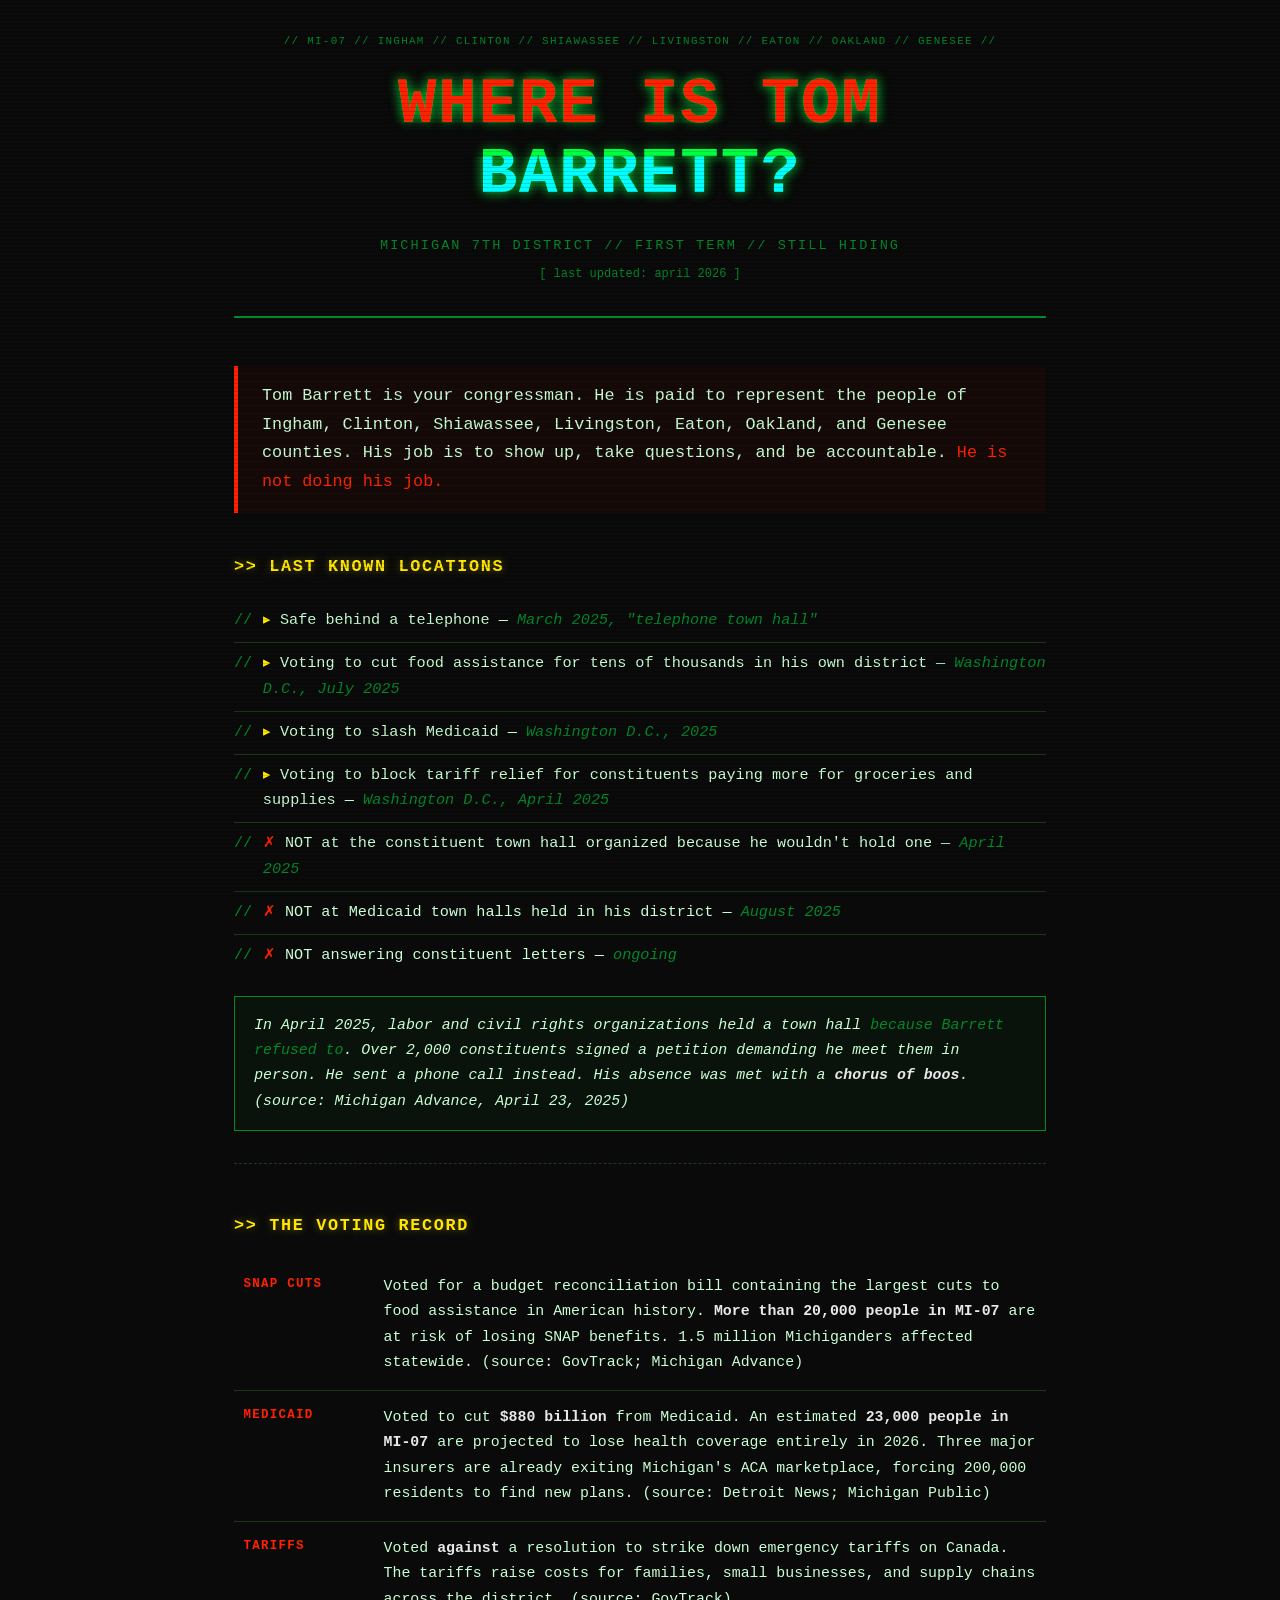
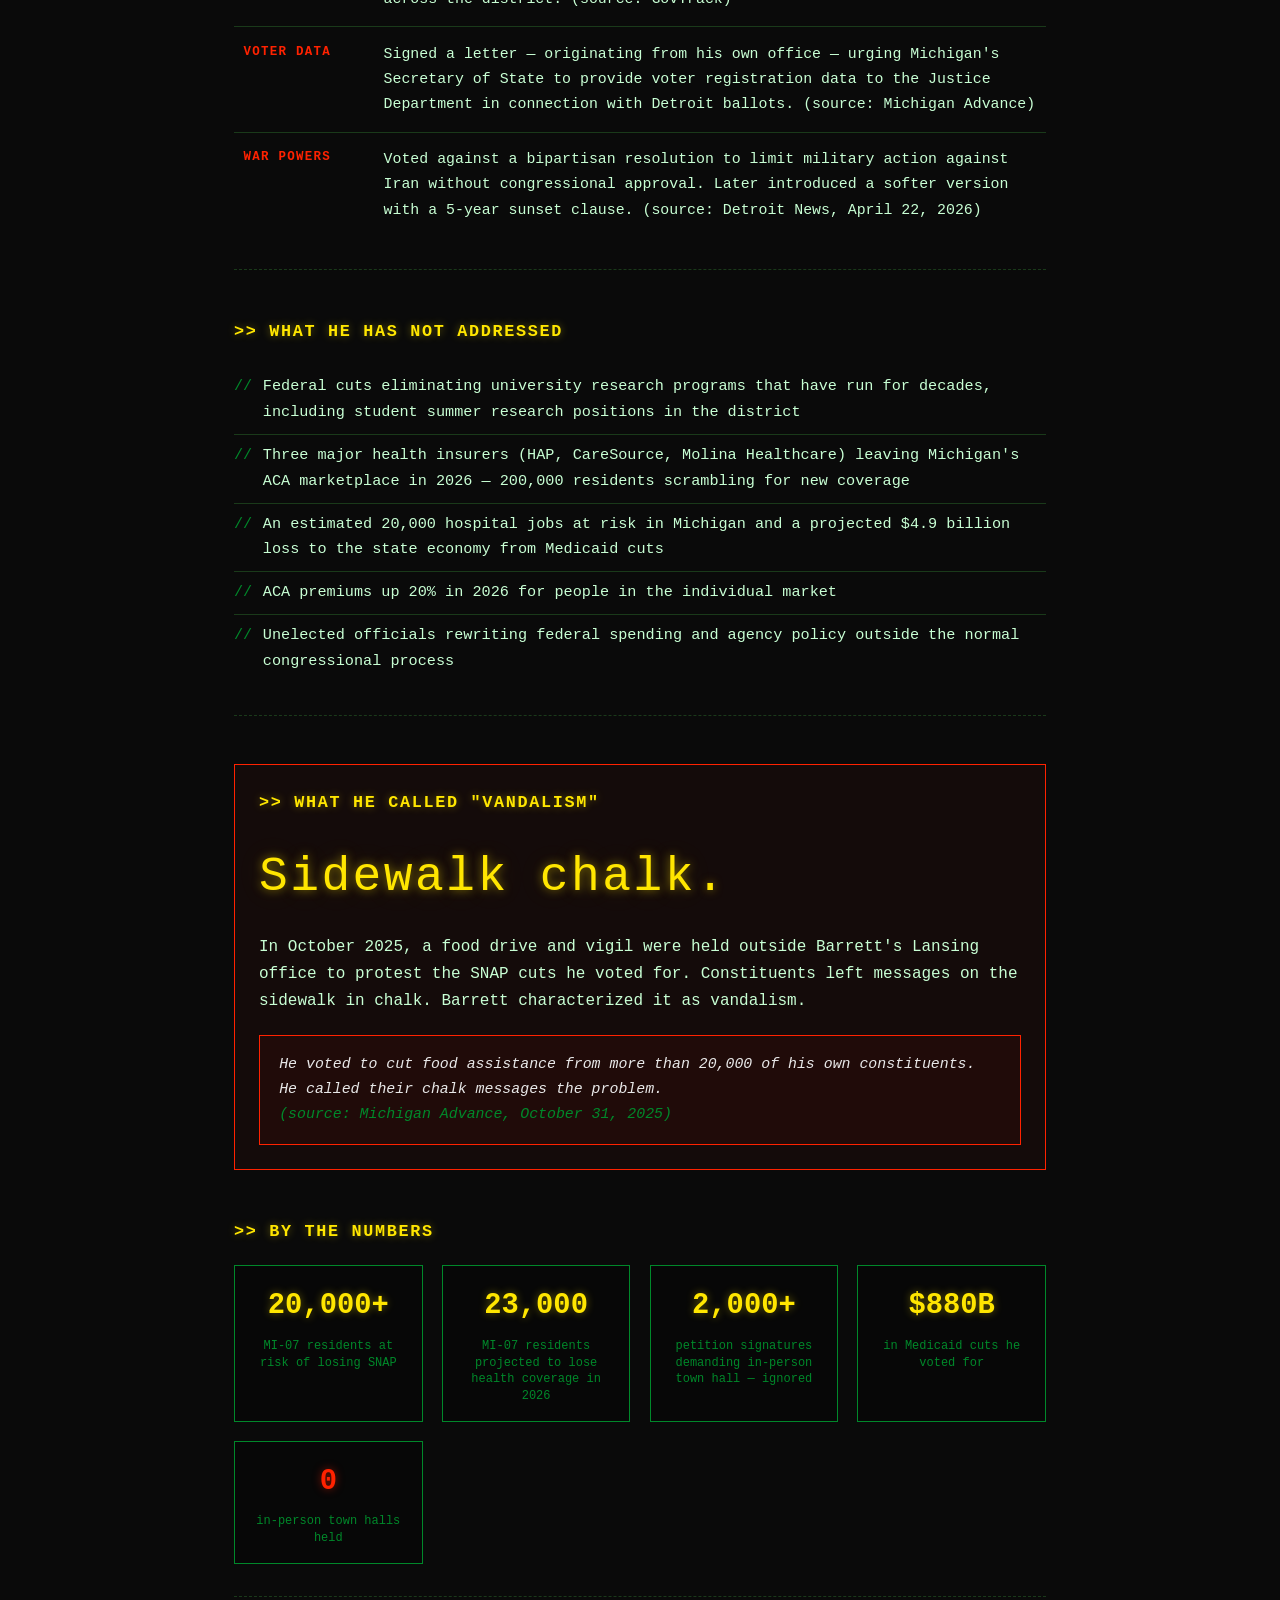
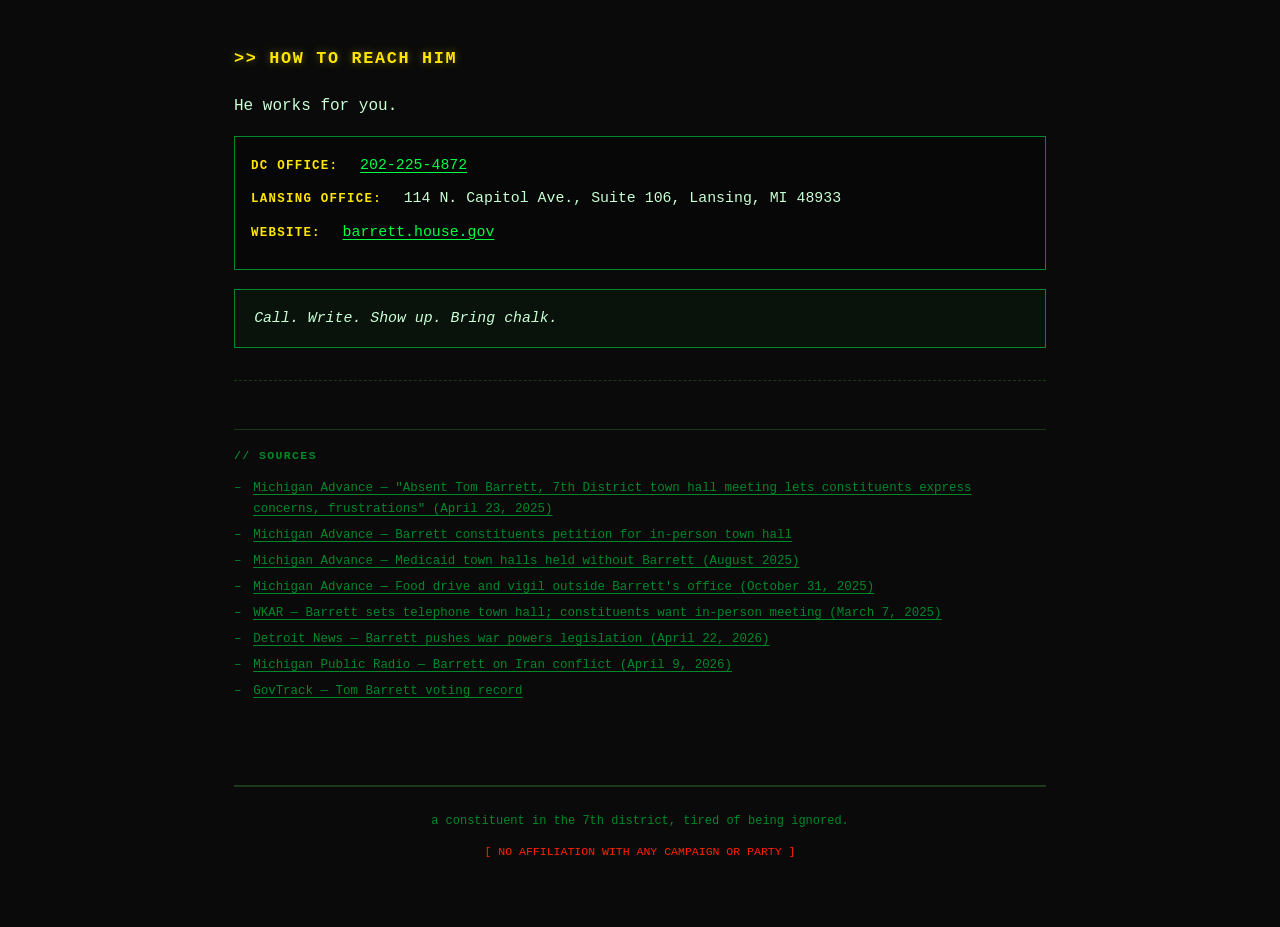
==== output/index.html @ f3720231 "initial site" ====
<!DOCTYPE html>
<html lang="en">
<head>
  <meta charset="UTF-8">
  <meta name="viewport" content="width=device-width, initial-scale=1.0">
  <title>whereistombarrett.wtf</title>
  <link rel="stylesheet" href="./theme/css/style.css">
</head>
<body>
  <div class="scanlines"></div>

<main>

  <header>
    <p class="deco">// MI-07 // INGHAM // CLINTON // SHIAWASSEE // LIVINGSTON // EATON // OAKLAND // GENESEE //</p>
    <h1 class="glitch-title" data-text="WHERE IS TOM BARRETT?">WHERE IS TOM BARRETT?</h1>
    <p class="subhead">michigan 7th district // first term // still hiding</p>
    <p class="datestamp">[ last updated: april 2026 ]</p>
  </header>

  <section class="lede">
    <p>
      Tom Barrett is your congressman. He is paid to represent the people of
      Ingham, Clinton, Shiawassee, Livingston, Eaton, Oakland, and Genesee
      counties. His job is to show up, take questions, and be accountable.
      <span class="red">He is not doing his job.</span>
    </p>
  </section>

  <section class="block">
    <h2>&gt;&gt; LAST KNOWN LOCATIONS</h2>
    <ul>
      <li><span class="yellow">▸</span> Safe behind a telephone — <em>March 2025, "telephone town hall"</em></li>
      <li><span class="yellow">▸</span> Voting to cut food assistance for tens of thousands in his own district — <em>Washington D.C., July 2025</em></li>
      <li><span class="yellow">▸</span> Voting to slash Medicaid — <em>Washington D.C., 2025</em></li>
      <li><span class="yellow">▸</span> Voting to block tariff relief for constituents paying more for groceries and supplies — <em>Washington D.C., April 2025</em></li>
      <li><span class="red">✗</span> NOT at the constituent town hall organized because he wouldn't hold one — <em>April 2025</em></li>
      <li><span class="red">✗</span> NOT at Medicaid town halls held in his district — <em>August 2025</em></li>
      <li><span class="red">✗</span> NOT answering constituent letters — <em>ongoing</em></li>
    </ul>
    <p class="callout">
      In April 2025, labor and civil rights organizations held a town hall
      <em>because Barrett refused to</em>. Over 2,000 constituents signed a petition
      demanding he meet them in person. He sent a phone call instead. His absence
      was met with a <strong>chorus of boos</strong>. (source: Michigan Advance, April 23, 2025)
    </p>
  </section>

  <section class="block">
    <h2>&gt;&gt; THE VOTING RECORD</h2>
    <table>
      <tr>
        <td class="charge">SNAP CUTS</td>
        <td>Voted for a budget reconciliation bill containing the largest cuts to food assistance in American history. <strong>More than 20,000 people in MI-07</strong> are at risk of losing SNAP benefits. 1.5 million Michiganders affected statewide. (source: GovTrack; Michigan Advance)</td>
      </tr>
      <tr>
        <td class="charge">MEDICAID</td>
        <td>Voted to cut <strong>$880 billion</strong> from Medicaid. An estimated <strong>23,000 people in MI-07</strong> are projected to lose health coverage entirely in 2026. Three major insurers are already exiting Michigan's ACA marketplace, forcing 200,000 residents to find new plans. (source: Detroit News; Michigan Public)</td>
      </tr>
      <tr>
        <td class="charge">TARIFFS</td>
        <td>Voted <strong>against</strong> a resolution to strike down emergency tariffs on Canada. The tariffs raise costs for families, small businesses, and supply chains across the district. (source: GovTrack)</td>
      </tr>
      <tr>
        <td class="charge">VOTER DATA</td>
        <td>Signed a letter — originating from his own office — urging Michigan's Secretary of State to provide voter registration data to the Justice Department in connection with Detroit ballots. (source: Michigan Advance)</td>
      </tr>
      <tr>
        <td class="charge">WAR POWERS</td>
        <td>Voted against a bipartisan resolution to limit military action against Iran without congressional approval. Later introduced a softer version with a 5-year sunset clause. (source: Detroit News, April 22, 2026)</td>
      </tr>
    </table>
  </section>

  <section class="block">
    <h2>&gt;&gt; WHAT HE HAS NOT ADDRESSED</h2>
    <ul>
      <li>Federal cuts eliminating university research programs that have run for decades, including student summer research positions in the district</li>
      <li>Three major health insurers (HAP, CareSource, Molina Healthcare) leaving Michigan's ACA marketplace in 2026 — 200,000 residents scrambling for new coverage</li>
      <li>An estimated 20,000 hospital jobs at risk in Michigan and a projected $4.9 billion loss to the state economy from Medicaid cuts</li>
      <li>ACA premiums up 20% in 2026 for people in the individual market</li>
      <li>Unelected officials rewriting federal spending and agency policy outside the normal congressional process</li>
    </ul>
  </section>

  <section class="block spotlight">
    <h2>&gt;&gt; WHAT HE CALLED "VANDALISM"</h2>
    <p class="big-text">Sidewalk chalk.</p>
    <p>
      In October 2025, a food drive and vigil were held outside Barrett's Lansing
      office to protest the SNAP cuts he voted for. Constituents left messages on
      the sidewalk in chalk. Barrett characterized it as vandalism.
    </p>
    <p class="callout red-border">
      He voted to cut food assistance from more than 20,000 of his own constituents.<br>
      He called their chalk messages the problem.<br>
      <em>(source: Michigan Advance, October 31, 2025)</em>
    </p>
  </section>

  <section class="block">
    <h2>&gt;&gt; BY THE NUMBERS</h2>
    <div class="stats">
      <div class="stat">
        <span class="stat-num">20,000+</span>
        <span class="stat-label">MI-07 residents at risk of losing SNAP</span>
      </div>
      <div class="stat">
        <span class="stat-num">23,000</span>
        <span class="stat-label">MI-07 residents projected to lose health coverage in 2026</span>
      </div>
      <div class="stat">
        <span class="stat-num">2,000+</span>
        <span class="stat-label">petition signatures demanding in-person town hall — ignored</span>
      </div>
      <div class="stat">
        <span class="stat-num">$880B</span>
        <span class="stat-label">in Medicaid cuts he voted for</span>
      </div>
      <div class="stat">
        <span class="stat-num red">0</span>
        <span class="stat-label">in-person town halls held</span>
      </div>
    </div>
  </section>

  <section class="block">
    <h2>&gt;&gt; HOW TO REACH HIM</h2>
    <p>He works for you.</p>
    <div class="contact">
      <p><span class="label">DC OFFICE:</span> <a href="tel:+12022254872">202-225-4872</a></p>
      <p><span class="label">LANSING OFFICE:</span> 114 N. Capitol Ave., Suite 106, Lansing, MI 48933</p>
      <p><span class="label">WEBSITE:</span> <a href="https://barrett.house.gov" target="_blank" rel="noopener">barrett.house.gov</a></p>
    </div>
    <p class="callout">
      Call. Write. Show up. Bring chalk.
    </p>
  </section>

  <section class="block sources">
    <h3>// sources</h3>
    <ul>
      <li><a href="https://michiganadvance.com/2025/04/23/absent-tom-barrett-7th-district-town-hall-meeting-lets-constituents-express-concerns-frustrations/" target="_blank" rel="noopener">Michigan Advance — "Absent Tom Barrett, 7th District town hall meeting lets constituents express concerns, frustrations" (April 23, 2025)</a></li>
      <li><a href="https://michiganadvance.com/briefs/barrett-constituents-deliver-petition-to-lansing-office-demand-in-person-town-hall-meeting/" target="_blank" rel="noopener">Michigan Advance — Barrett constituents petition for in-person town hall</a></li>
      <li><a href="https://michiganadvance.com/2025/08/01/democratic-candidates-hold-medicaid-townhalls-with-barrett-james-absent/" target="_blank" rel="noopener">Michigan Advance — Medicaid town halls held without Barrett (August 2025)</a></li>
      <li><a href="https://michiganadvance.com/2025/10/31/congressional-candidate-hosts-food-drive-and-vigil-outside-rep-tom-barretts-lansing-office/" target="_blank" rel="noopener">Michigan Advance — Food drive and vigil outside Barrett's office (October 31, 2025)</a></li>
      <li><a href="https://www.wkar.org/wkar-news/2025-03-07/rep-barrett-sets-first-call-in-town-hall-some-constituents-want-to-talk-in-person" target="_blank" rel="noopener">WKAR — Barrett sets telephone town hall; constituents want in-person meeting (March 7, 2025)</a></li>
      <li><a href="https://www.detroitnews.com/story/news/politics/2026/04/22/michigan-rep-tom-barrett-pushes-to-reclaim-congress-war-powers/89732514007/" target="_blank" rel="noopener">Detroit News — Barrett pushes war powers legislation (April 22, 2026)</a></li>
      <li><a href="https://www.michiganpublic.org/politics-government/2026-04-09/michigan-republican-says-members-of-congress-need-to-take-conflict-with-iran-seriously" target="_blank" rel="noopener">Michigan Public Radio — Barrett on Iran conflict (April 9, 2026)</a></li>
      <li><a href="https://www.govtrack.us/congress/members/tom_barrett/456994" target="_blank" rel="noopener">GovTrack — Tom Barrett voting record</a></li>
    </ul>
  </section>

  <footer>
    <p>a constituent in the 7th district, tired of being ignored.</p>
    <p class="blink">[ NO AFFILIATION WITH ANY CAMPAIGN OR PARTY ]</p>
  </footer>

</main>

</body>
</html>
---- output/theme/css/style.css ----
/* ── reset ── */
*, *::before, *::after { box-sizing: border-box; margin: 0; padding: 0; }

/* ── palette ── */
:root {
  --black:   #0a0a0a;
  --green:   #00ff41;
  --text:    #c8ffd4;   /* softer green for body text — readable on black */
  --dim:     #00882a;
  --red:     #ff2200;
  --yellow:  #ffe600;
  --white:   #e8e8e8;
  --border:  #1a3a1a;
}

/* ── base ── */
html { font-size: 16px; }

body {
  background: var(--black);
  color: var(--text);
  font-family: 'Courier New', Courier, monospace;
  font-size: 1rem;
  line-height: 1.7;
  padding: 0;
  margin: 0;
  min-height: 100vh;
}

/* ── crt scanline overlay ── */
.scanlines {
  pointer-events: none;
  position: fixed;
  inset: 0;
  z-index: 100;
  background: repeating-linear-gradient(
    to bottom,
    transparent 0px,
    transparent 3px,
    rgba(0, 0, 0, 0.15) 3px,
    rgba(0, 0, 0, 0.15) 4px
  );
}

/* ── layout ── */
main {
  max-width: 860px;
  margin: 0 auto;
  padding: 2rem 1.5rem 4rem;
}

/* ── header ── */
header {
  margin-bottom: 3rem;
  text-align: center;
  border-bottom: 2px solid var(--dim);
  padding-bottom: 2rem;
}

/* ── glitch title ── */
.glitch-title {
  display: inline-block;
  font-size: clamp(2rem, 6vw, 4rem);
  color: var(--green);
  text-transform: uppercase;
  letter-spacing: 0.03em;
  line-height: 1.1;
  position: relative;
  text-shadow: 0 0 12px rgba(0, 255, 65, 0.5);
  margin-bottom: 1.5rem;
}

.glitch-title::before,
.glitch-title::after {
  content: attr(data-text);
  position: absolute;
  top: 0;
  left: 0;
  width: 100%;
}

.glitch-title::before {
  color: var(--red);
  animation: glitch-top 9s infinite;
  clip-path: polygon(0 0, 100% 0, 100% 38%, 0 38%);
}

.glitch-title::after {
  color: cyan;
  animation: glitch-bottom 9s infinite;
  clip-path: polygon(0 62%, 100% 62%, 100% 100%, 0 100%);
}

@keyframes glitch-top {
  0%, 88%, 100% { transform: none; opacity: 0; }
  89%  { transform: translate(-5px, -2px); opacity: 0.9; }
  91%  { transform: translate(5px,  1px); opacity: 0.9; }
  93%  { transform: none; opacity: 0; }
}

@keyframes glitch-bottom {
  0%, 90%, 100% { transform: none; opacity: 0; }
  91%  { transform: translate(5px,  2px); opacity: 0.9; }
  93%  { transform: translate(-5px, -1px); opacity: 0.9; }
  95%  { transform: none; opacity: 0; }
}

.deco {
  font-size: 0.68rem;
  color: var(--dim);
  letter-spacing: 0.12em;
  margin-bottom: 1.2rem;
  overflow: hidden;
  white-space: nowrap;
  text-overflow: ellipsis;
}

.subhead {
  font-size: 0.85rem;
  color: var(--dim);
  letter-spacing: 0.15em;
  text-transform: uppercase;
  margin-bottom: 0.4rem;
}

.datestamp {
  font-size: 0.75rem;
  color: var(--dim);
}

/* ── lede ── */
.lede {
  border-left: 4px solid var(--red);
  padding: 1rem 1.5rem;
  margin-bottom: 2.5rem;
  background: rgba(255, 34, 0, 0.05);
  font-size: 1.05rem;
}

/* ── section blocks ── */
.block {
  margin-bottom: 3rem;
  padding-bottom: 2rem;
  border-bottom: 1px dashed var(--border);
}

.block:last-of-type {
  border-bottom: none;
}

h2 {
  font-size: 1.05rem;
  color: var(--yellow);
  letter-spacing: 0.1em;
  margin-bottom: 1.2rem;
  text-shadow: 0 0 8px rgba(255, 230, 0, 0.4);
}

/* ── lists ── */
ul {
  list-style: none;
  padding: 0;
}

ul li {
  padding: 0.5rem 0 0.5rem 1.8rem;
  border-bottom: 1px solid var(--border);
  position: relative;
  font-size: 0.95rem;
}

ul li:last-child {
  border-bottom: none;
}

ul li::before {
  content: '//';
  position: absolute;
  left: 0;
  color: var(--dim);
}

/* ── rap sheet table ── */
table {
  width: 100%;
  border-collapse: collapse;
  font-size: 0.93rem;
}

table tr {
  border-bottom: 1px solid var(--border);
}

table tr:last-child {
  border-bottom: none;
}

table tr:hover {
  background: rgba(0, 255, 65, 0.03);
}

table td {
  padding: 0.9rem 0.6rem;
  vertical-align: top;
}

.charge {
  color: var(--red);
  font-weight: bold;
  white-space: nowrap;
  padding-right: 1.5rem;
  min-width: 140px;
  font-size: 0.78rem;
  letter-spacing: 0.1em;
}

/* ── callout boxes ── */
.callout {
  margin-top: 1.2rem;
  padding: 1rem 1.2rem;
  border: 1px solid var(--dim);
  background: rgba(0, 255, 65, 0.03);
  font-size: 0.93rem;
  font-style: italic;
}

.callout.red-border {
  border-color: var(--red);
  background: rgba(255, 34, 0, 0.05);
  color: var(--white);
}

/* ── spotlight section ── */
.spotlight {
  background: rgba(255, 34, 0, 0.04);
  padding: 1.5rem;
  border: 1px solid var(--red);
}

.big-text {
  font-size: 3rem;
  color: var(--yellow);
  letter-spacing: 0.05em;
  margin: 0.5rem 0 1rem;
  text-shadow:
    0 0 10px rgba(255, 230, 0, 0.5),
    0 0 30px rgba(255, 230, 0, 0.15);
}

/* ── stats grid ── */
.stats {
  display: grid;
  grid-template-columns: repeat(auto-fit, minmax(170px, 1fr));
  gap: 1.2rem;
  margin-top: 0.5rem;
}

.stat {
  border: 1px solid var(--dim);
  padding: 1rem;
  text-align: center;
  background: rgba(0, 0, 0, 0.3);
}

.stat-num {
  display: block;
  font-size: 1.8rem;
  color: var(--yellow);
  font-weight: bold;
  text-shadow: 0 0 8px rgba(255, 230, 0, 0.4);
  margin-bottom: 0.4rem;
}

.stat-num.red {
  color: var(--red);
  text-shadow: 0 0 8px rgba(255, 34, 0, 0.5);
}

.stat-label {
  font-size: 0.75rem;
  color: var(--dim);
  display: block;
  line-height: 1.4;
}

/* ── contact ── */
.contact {
  margin: 1rem 0;
  padding: 1rem;
  border: 1px solid var(--dim);
  background: rgba(0, 0, 0, 0.3);
}

.contact p {
  margin-bottom: 0.5rem;
  font-size: 0.93rem;
}

.label {
  color: var(--yellow);
  font-weight: bold;
  margin-right: 0.8rem;
  font-size: 0.78rem;
  letter-spacing: 0.1em;
}

a {
  color: var(--green);
  text-decoration: underline;
  text-underline-offset: 3px;
}

a:hover {
  color: var(--yellow);
  text-shadow: 0 0 6px rgba(255, 230, 0, 0.4);
}

/* ── utility colors ── */
.green  { color: var(--green); }
.yellow { color: var(--yellow); }
.red    { color: var(--red); }

strong {
  color: var(--white);
}

em {
  color: var(--dim);
  font-style: italic;
}

/* ── sources ── */
.sources {
  margin-top: 2rem;
  padding-top: 1rem;
  border-top: 1px solid var(--border);
}

.sources h3 {
  font-size: 0.72rem;
  color: var(--dim);
  letter-spacing: 0.12em;
  text-transform: uppercase;
  margin-bottom: 0.6rem;
}

.sources ul li {
  font-size: 0.78rem;
  color: var(--dim);
  border: none;
  padding: 0.15rem 0 0.15rem 1.2rem;
}

.sources ul li::before {
  content: '–';
}

.sources a {
  color: var(--dim);
  font-size: 0.78rem;
}

.sources a:hover {
  color: var(--green);
  text-shadow: none;
}

/* ── footer ── */
footer {
  margin-top: 3rem;
  padding-top: 1.5rem;
  border-top: 2px solid var(--border);
  font-size: 0.75rem;
  color: var(--dim);
  text-align: center;
  line-height: 1.8;
}

.blink {
  animation: blink 1.2s step-end infinite;
  color: var(--red);
  font-size: 0.72rem;
  margin-top: 0.6rem;
}

@keyframes blink {
  0%, 100% { opacity: 1; }
  50%       { opacity: 0; }
}

/* ── responsive ── */
@media (max-width: 600px) {
  .glitch-title { font-size: clamp(1.5rem, 8vw, 2.5rem); }
  .big-text { font-size: 2rem; }
  .charge { min-width: 90px; font-size: 0.72rem; }
  table td { padding: 0.6rem 0.4rem; }
  table { font-size: 0.85rem; }
  .deco { display: none; }
}
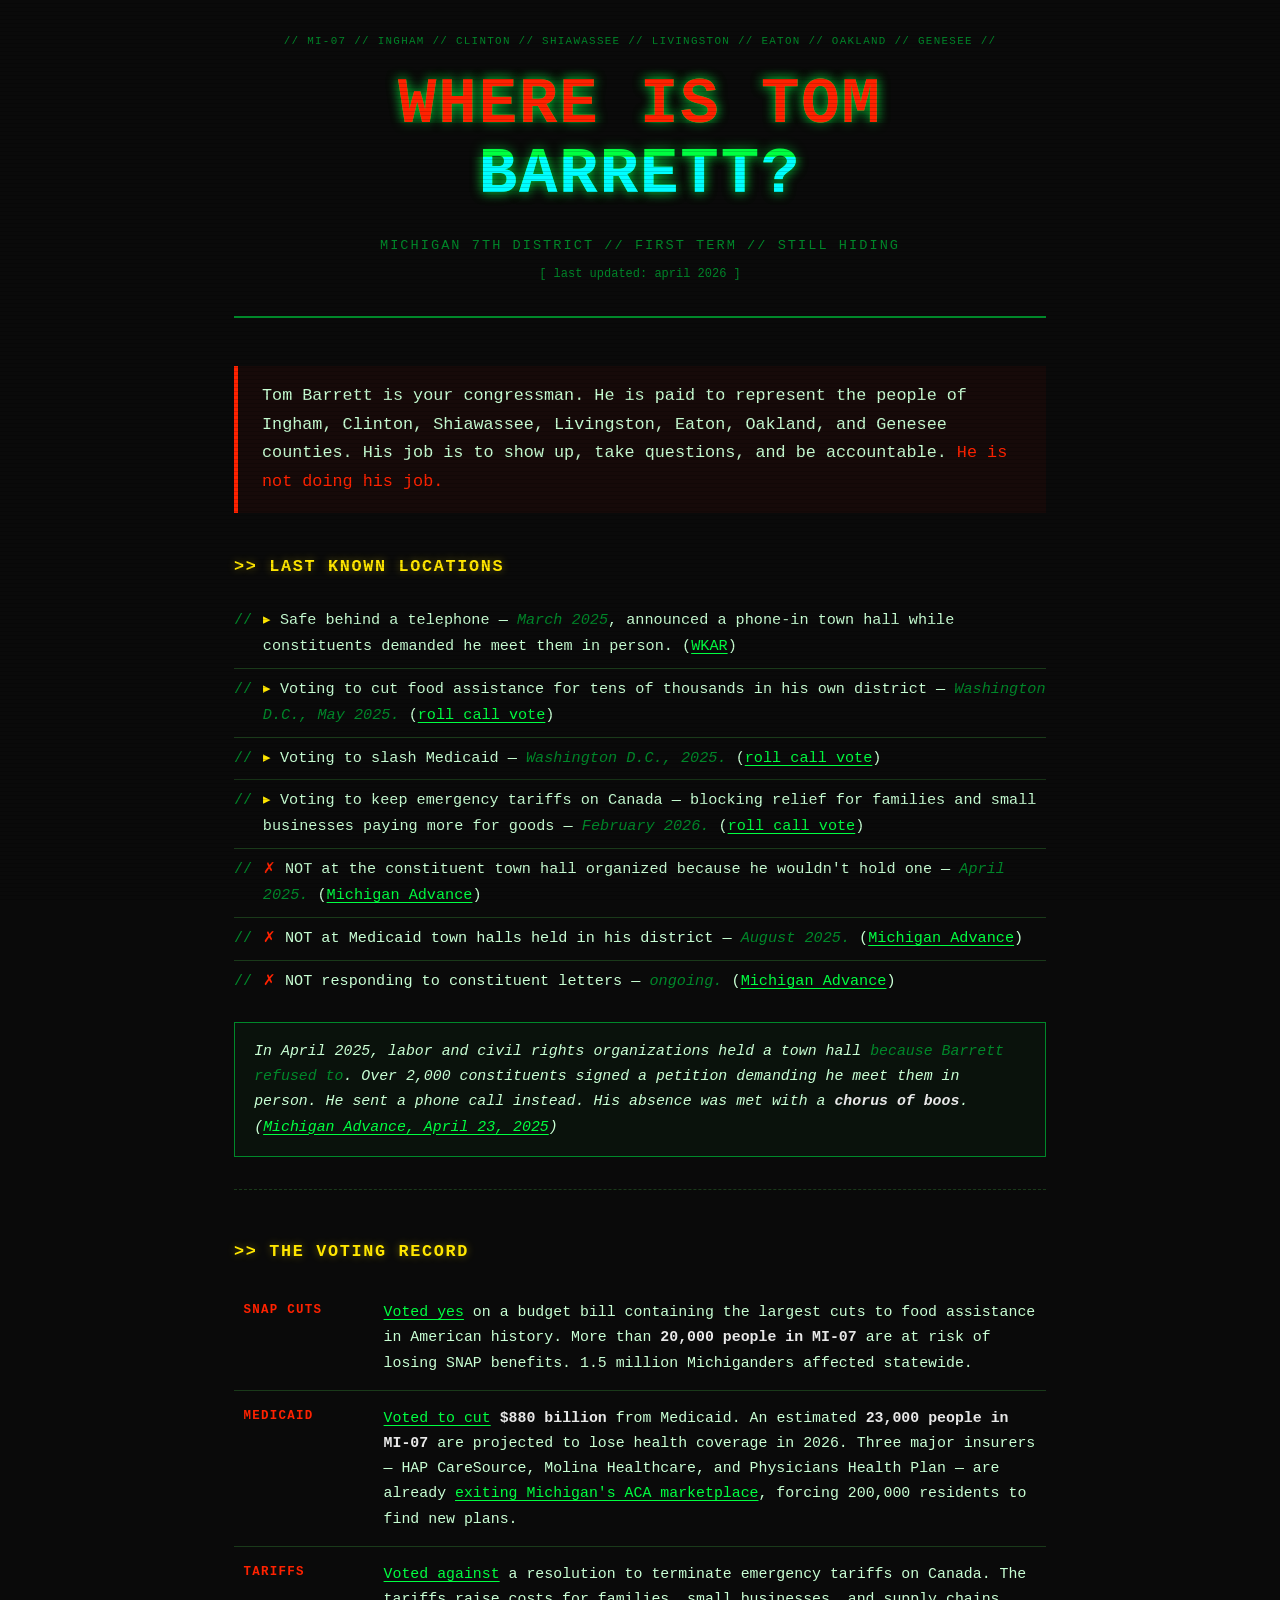
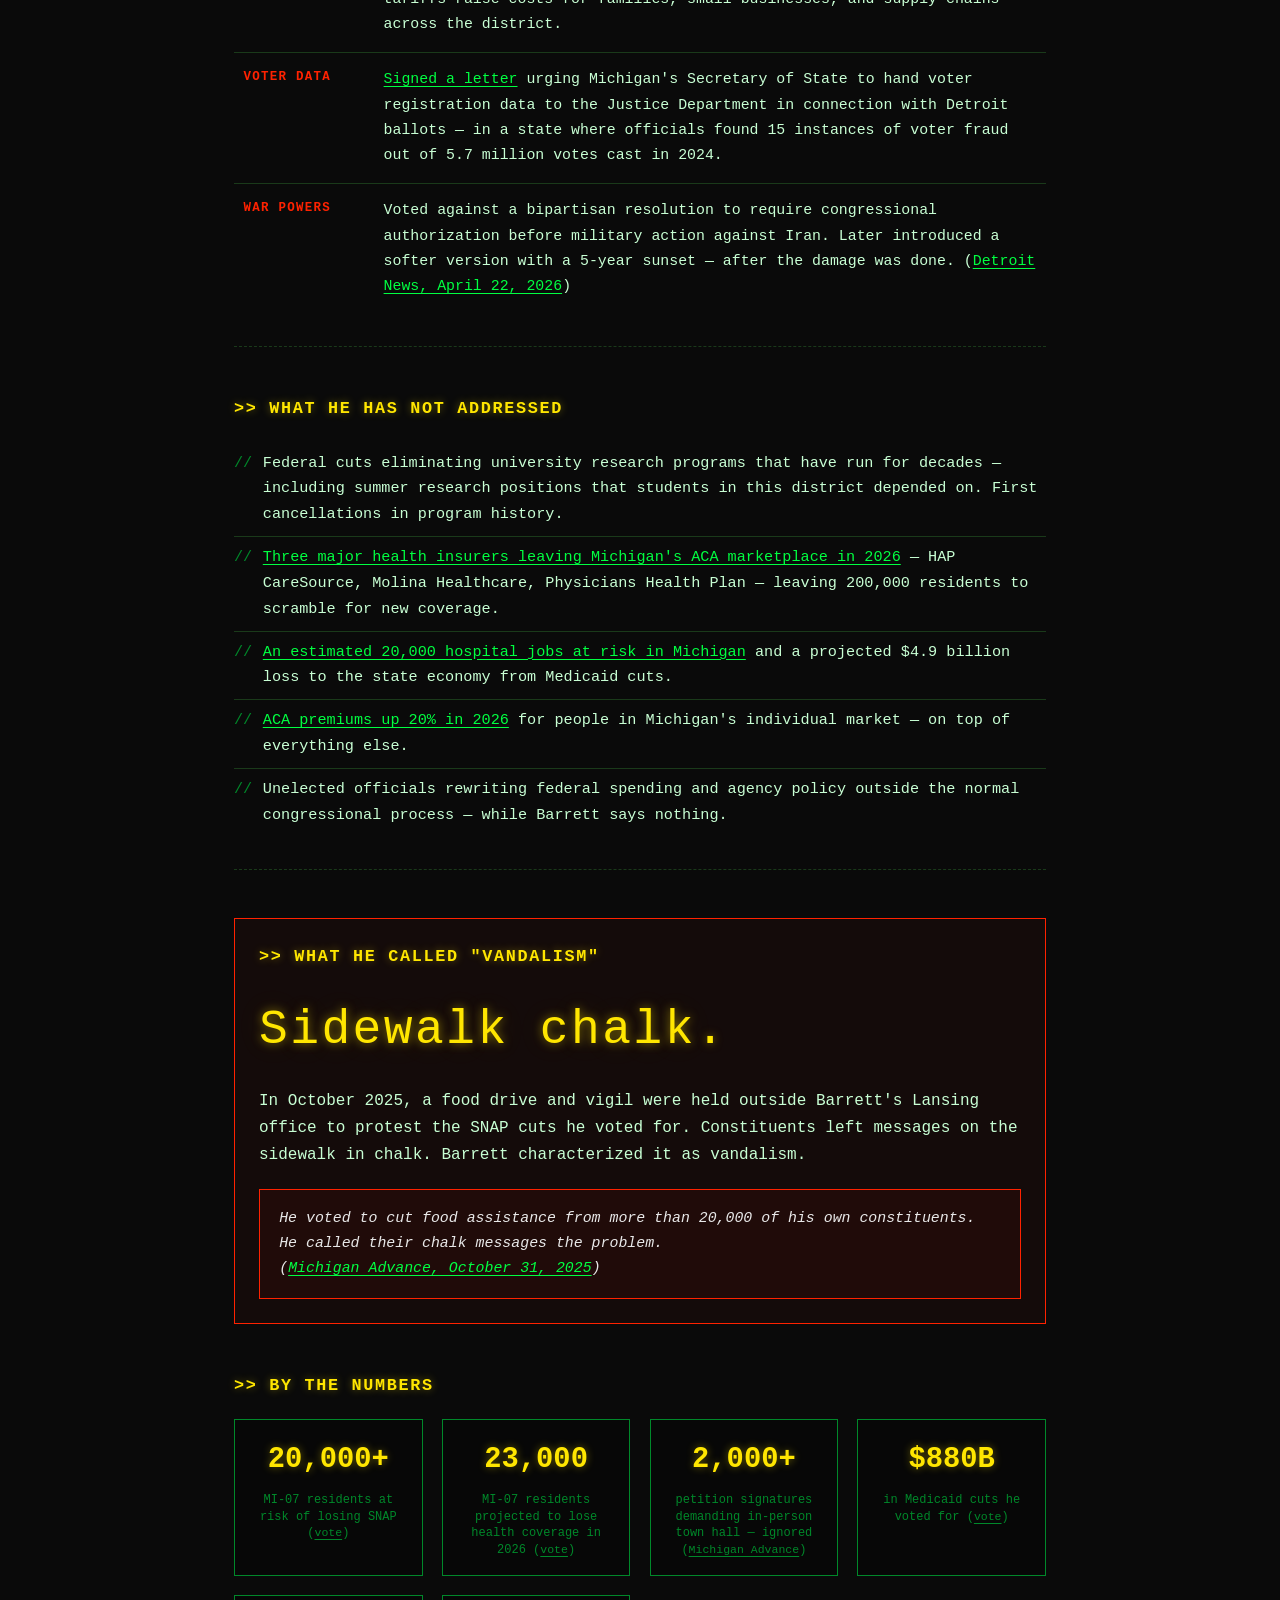
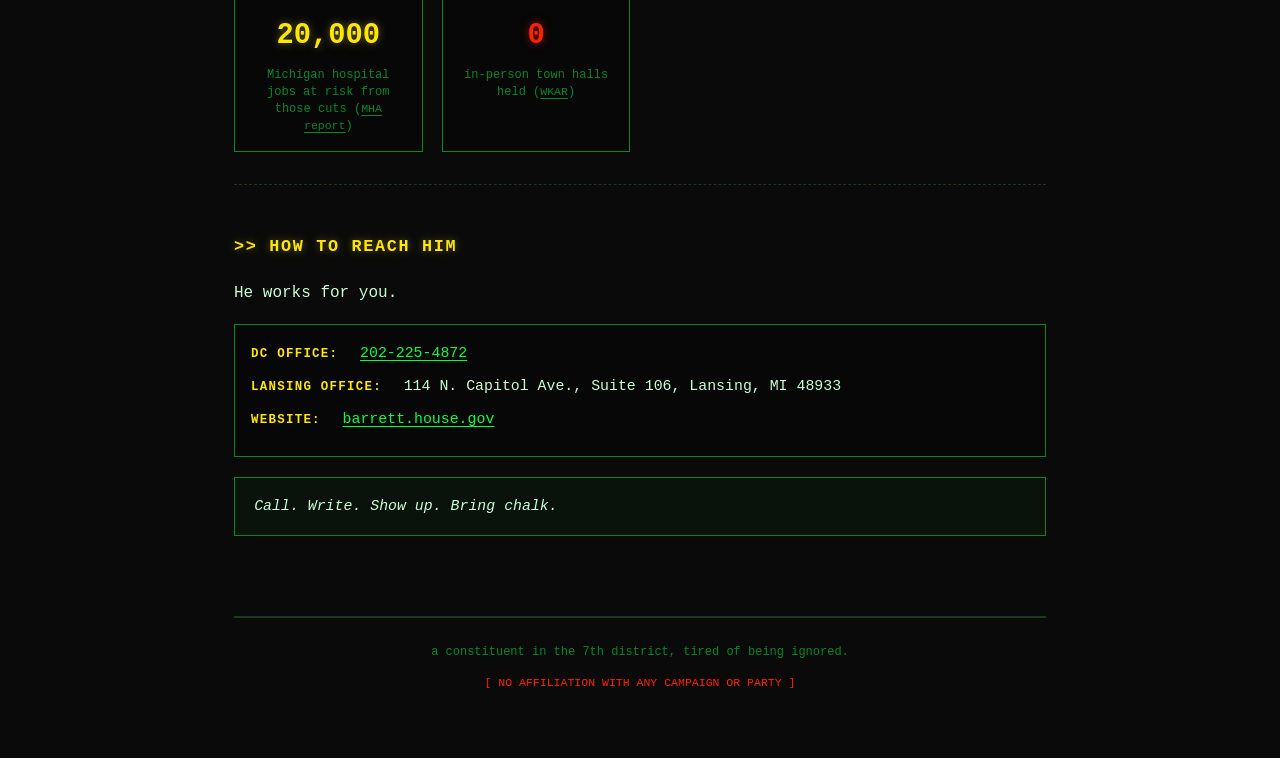
==== commit cbf77af7: "propogated for site" ====
--- a/output/index.html
+++ b/output/index.html
@@ -30,19 +30,47 @@
   <section class="block">
     <h2>&gt;&gt; LAST KNOWN LOCATIONS</h2>
     <ul>
-      <li><span class="yellow">▸</span> Safe behind a telephone — <em>March 2025, "telephone town hall"</em></li>
-      <li><span class="yellow">▸</span> Voting to cut food assistance for tens of thousands in his own district — <em>Washington D.C., July 2025</em></li>
-      <li><span class="yellow">▸</span> Voting to slash Medicaid — <em>Washington D.C., 2025</em></li>
-      <li><span class="yellow">▸</span> Voting to block tariff relief for constituents paying more for groceries and supplies — <em>Washington D.C., April 2025</em></li>
-      <li><span class="red">✗</span> NOT at the constituent town hall organized because he wouldn't hold one — <em>April 2025</em></li>
-      <li><span class="red">✗</span> NOT at Medicaid town halls held in his district — <em>August 2025</em></li>
-      <li><span class="red">✗</span> NOT answering constituent letters — <em>ongoing</em></li>
+      <li>
+        <span class="yellow">▸</span> Safe behind a telephone —
+        <em>March 2025</em>, announced a phone-in town hall while constituents demanded he meet them in person.
+        (<a href="https://www.wkar.org/wkar-news/2025-03-07/rep-barrett-sets-first-call-in-town-hall-some-constituents-want-to-talk-in-person" target="_blank" rel="noopener">WKAR</a>)
+      </li>
+      <li>
+        <span class="yellow">▸</span> Voting to cut food assistance for tens of thousands in his own district —
+        <em>Washington D.C., May 2025.</em>
+        (<a href="https://www.govtrack.us/congress/votes/119-2025/h145" target="_blank" rel="noopener">roll call vote</a>)
+      </li>
+      <li>
+        <span class="yellow">▸</span> Voting to slash Medicaid —
+        <em>Washington D.C., 2025.</em>
+        (<a href="https://www.govtrack.us/congress/votes/119-2025/h145" target="_blank" rel="noopener">roll call vote</a>)
+      </li>
+      <li>
+        <span class="yellow">▸</span> Voting to keep emergency tariffs on Canada — blocking relief for families and small businesses paying more for goods —
+        <em>February 2026.</em>
+        (<a href="https://www.govtrack.us/congress/votes/119-2026/h65" target="_blank" rel="noopener">roll call vote</a>)
+      </li>
+      <li>
+        <span class="red">✗</span> NOT at the constituent town hall organized because he wouldn't hold one —
+        <em>April 2025.</em>
+        (<a href="https://michiganadvance.com/2025/04/23/absent-tom-barrett-7th-district-town-hall-meeting-lets-constituents-express-concerns-frustrations/" target="_blank" rel="noopener">Michigan Advance</a>)
+      </li>
+      <li>
+        <span class="red">✗</span> NOT at Medicaid town halls held in his district —
+        <em>August 2025.</em>
+        (<a href="https://michiganadvance.com/2025/08/01/democratic-candidates-hold-medicaid-townhalls-with-barrett-james-absent/" target="_blank" rel="noopener">Michigan Advance</a>)
+      </li>
+      <li>
+        <span class="red">✗</span> NOT responding to constituent letters — <em>ongoing.</em>
+        (<a href="https://michiganadvance.com/briefs/barrett-constituents-deliver-petition-to-lansing-office-demand-in-person-town-hall-meeting/" target="_blank" rel="noopener">Michigan Advance</a>)
+      </li>
     </ul>
     <p class="callout">
       In April 2025, labor and civil rights organizations held a town hall
       <em>because Barrett refused to</em>. Over 2,000 constituents signed a petition
       demanding he meet them in person. He sent a phone call instead. His absence
-      was met with a <strong>chorus of boos</strong>. (source: Michigan Advance, April 23, 2025)
+      was met with a <strong>chorus of boos</strong>.
+      (<a href="https://michiganadvance.com/2025/04/23/absent-tom-barrett-7th-district-town-hall-meeting-lets-constituents-express-concerns-frustrations/" target="_blank" rel="noopener">Michigan Advance, April 23, 2025</a>)
     </p>
   </section>
 
@@ -51,23 +79,49 @@
     <table>
       <tr>
         <td class="charge">SNAP CUTS</td>
-        <td>Voted for a budget reconciliation bill containing the largest cuts to food assistance in American history. <strong>More than 20,000 people in MI-07</strong> are at risk of losing SNAP benefits. 1.5 million Michiganders affected statewide. (source: GovTrack; Michigan Advance)</td>
+        <td>
+          <a href="https://www.govtrack.us/congress/votes/119-2025/h145" target="_blank" rel="noopener">Voted yes</a>
+          on a budget bill containing the largest cuts to food assistance in American history.
+          More than <strong>20,000 people in MI-07</strong> are at risk of losing SNAP benefits.
+          1.5 million Michiganders affected statewide.
+        </td>
       </tr>
       <tr>
         <td class="charge">MEDICAID</td>
-        <td>Voted to cut <strong>$880 billion</strong> from Medicaid. An estimated <strong>23,000 people in MI-07</strong> are projected to lose health coverage entirely in 2026. Three major insurers are already exiting Michigan's ACA marketplace, forcing 200,000 residents to find new plans. (source: Detroit News; Michigan Public)</td>
+        <td>
+          <a href="https://www.govtrack.us/congress/votes/119-2025/h145" target="_blank" rel="noopener">Voted to cut</a>
+          <strong>$880 billion</strong> from Medicaid. An estimated <strong>23,000 people in MI-07</strong>
+          are projected to lose health coverage in 2026. Three major insurers —
+          HAP CareSource, Molina Healthcare, and Physicians Health Plan — are already
+          <a href="https://bridgemi.com/michigan-health-watch/michigan-open-enrollment-heres-how-much-health-insurance-rates-are-rising/" target="_blank" rel="noopener">exiting Michigan's ACA marketplace</a>,
+          forcing 200,000 residents to find new plans.
+        </td>
       </tr>
       <tr>
         <td class="charge">TARIFFS</td>
-        <td>Voted <strong>against</strong> a resolution to strike down emergency tariffs on Canada. The tariffs raise costs for families, small businesses, and supply chains across the district. (source: GovTrack)</td>
+        <td>
+          <a href="https://www.govtrack.us/congress/votes/119-2026/h65" target="_blank" rel="noopener">Voted against</a>
+          a resolution to terminate emergency tariffs on Canada. The tariffs raise costs
+          for families, small businesses, and supply chains across the district.
+        </td>
       </tr>
       <tr>
         <td class="charge">VOTER DATA</td>
-        <td>Signed a letter — originating from his own office — urging Michigan's Secretary of State to provide voter registration data to the Justice Department in connection with Detroit ballots. (source: Michigan Advance)</td>
+        <td>
+          <a href="https://www.gandernewsroom.com/news/trump-doj-demands-detroits-ballots-and-these-michigan-republicans-are-backing-it/" target="_blank" rel="noopener">Signed a letter</a>
+          urging Michigan's Secretary of State to hand voter registration data to the Justice Department
+          in connection with Detroit ballots — in a state where officials found 15 instances of
+          voter fraud out of 5.7 million votes cast in 2024.
+        </td>
       </tr>
       <tr>
         <td class="charge">WAR POWERS</td>
-        <td>Voted against a bipartisan resolution to limit military action against Iran without congressional approval. Later introduced a softer version with a 5-year sunset clause. (source: Detroit News, April 22, 2026)</td>
+        <td>
+          Voted against a bipartisan resolution to require congressional authorization before
+          military action against Iran. Later introduced a softer version with a 5-year sunset —
+          after the damage was done.
+          (<a href="https://www.detroitnews.com/story/news/politics/2026/04/22/michigan-rep-tom-barrett-pushes-to-reclaim-congress-war-powers/89732514007/" target="_blank" rel="noopener">Detroit News, April 22, 2026</a>)
+        </td>
       </tr>
     </table>
   </section>
@@ -75,11 +129,26 @@
   <section class="block">
     <h2>&gt;&gt; WHAT HE HAS NOT ADDRESSED</h2>
     <ul>
-      <li>Federal cuts eliminating university research programs that have run for decades, including student summer research positions in the district</li>
-      <li>Three major health insurers (HAP, CareSource, Molina Healthcare) leaving Michigan's ACA marketplace in 2026 — 200,000 residents scrambling for new coverage</li>
-      <li>An estimated 20,000 hospital jobs at risk in Michigan and a projected $4.9 billion loss to the state economy from Medicaid cuts</li>
-      <li>ACA premiums up 20% in 2026 for people in the individual market</li>
-      <li>Unelected officials rewriting federal spending and agency policy outside the normal congressional process</li>
+      <li>
+        Federal cuts eliminating university research programs that have run for decades —
+        including summer research positions that students in this district depended on.
+        First cancellations in program history.
+      </li>
+      <li>
+        <a href="https://bridgemi.com/michigan-health-watch/michigan-open-enrollment-heres-how-much-health-insurance-rates-are-rising/" target="_blank" rel="noopener">Three major health insurers leaving Michigan's ACA marketplace in 2026</a>
+        — HAP CareSource, Molina Healthcare, Physicians Health Plan — leaving 200,000 residents to scramble for new coverage.
+      </li>
+      <li>
+        <a href="https://www.mha.org/newsroom/house-budget-endangers-20000-hospital-jobs-and-4-9-billion-economic-loss/" target="_blank" rel="noopener">An estimated 20,000 hospital jobs at risk in Michigan</a>
+        and a projected $4.9 billion loss to the state economy from Medicaid cuts.
+      </li>
+      <li>
+        <a href="https://bridgemi.com/michigan-health-watch/michigan-open-enrollment-heres-how-much-health-insurance-rates-are-rising/" target="_blank" rel="noopener">ACA premiums up 20% in 2026</a>
+        for people in Michigan's individual market — on top of everything else.
+      </li>
+      <li>
+        Unelected officials rewriting federal spending and agency policy outside the normal congressional process — while Barrett says nothing.
+      </li>
     </ul>
   </section>
 
@@ -94,7 +163,7 @@
     <p class="callout red-border">
       He voted to cut food assistance from more than 20,000 of his own constituents.<br>
       He called their chalk messages the problem.<br>
-      <em>(source: Michigan Advance, October 31, 2025)</em>
+      (<a href="https://michiganadvance.com/2025/10/31/congressional-candidate-hosts-food-drive-and-vigil-outside-rep-tom-barretts-lansing-office/" target="_blank" rel="noopener">Michigan Advance, October 31, 2025</a>)
     </p>
   </section>
 
@@ -103,23 +172,45 @@
     <div class="stats">
       <div class="stat">
         <span class="stat-num">20,000+</span>
-        <span class="stat-label">MI-07 residents at risk of losing SNAP</span>
+        <span class="stat-label">
+          MI-07 residents at risk of losing SNAP
+          (<a href="https://www.govtrack.us/congress/votes/119-2025/h145" target="_blank" rel="noopener">vote</a>)
+        </span>
       </div>
       <div class="stat">
         <span class="stat-num">23,000</span>
-        <span class="stat-label">MI-07 residents projected to lose health coverage in 2026</span>
+        <span class="stat-label">
+          MI-07 residents projected to lose health coverage in 2026
+          (<a href="https://www.govtrack.us/congress/votes/119-2025/h145" target="_blank" rel="noopener">vote</a>)
+        </span>
       </div>
       <div class="stat">
         <span class="stat-num">2,000+</span>
-        <span class="stat-label">petition signatures demanding in-person town hall — ignored</span>
+        <span class="stat-label">
+          petition signatures demanding in-person town hall — ignored
+          (<a href="https://michiganadvance.com/briefs/barrett-constituents-deliver-petition-to-lansing-office-demand-in-person-town-hall-meeting/" target="_blank" rel="noopener">Michigan Advance</a>)
+        </span>
       </div>
       <div class="stat">
         <span class="stat-num">$880B</span>
-        <span class="stat-label">in Medicaid cuts he voted for</span>
+        <span class="stat-label">
+          in Medicaid cuts he voted for
+          (<a href="https://www.govtrack.us/congress/votes/119-2025/h145" target="_blank" rel="noopener">vote</a>)
+        </span>
+      </div>
+      <div class="stat">
+        <span class="stat-num">20,000</span>
+        <span class="stat-label">
+          Michigan hospital jobs at risk from those cuts
+          (<a href="https://www.mha.org/newsroom/house-budget-endangers-20000-hospital-jobs-and-4-9-billion-economic-loss/" target="_blank" rel="noopener">MHA report</a>)
+        </span>
       </div>
       <div class="stat">
         <span class="stat-num red">0</span>
-        <span class="stat-label">in-person town halls held</span>
+        <span class="stat-label">
+          in-person town halls held
+          (<a href="https://www.wkar.org/wkar-news/2025-03-07/rep-barrett-sets-first-call-in-town-hall-some-constituents-want-to-talk-in-person" target="_blank" rel="noopener">WKAR</a>)
+        </span>
       </div>
     </div>
   </section>
@@ -137,20 +228,6 @@
     </p>
   </section>
 
-  <section class="block sources">
-    <h3>// sources</h3>
-    <ul>
-      <li><a href="https://michiganadvance.com/2025/04/23/absent-tom-barrett-7th-district-town-hall-meeting-lets-constituents-express-concerns-frustrations/" target="_blank" rel="noopener">Michigan Advance — "Absent Tom Barrett, 7th District town hall meeting lets constituents express concerns, frustrations" (April 23, 2025)</a></li>
-      <li><a href="https://michiganadvance.com/briefs/barrett-constituents-deliver-petition-to-lansing-office-demand-in-person-town-hall-meeting/" target="_blank" rel="noopener">Michigan Advance — Barrett constituents petition for in-person town hall</a></li>
-      <li><a href="https://michiganadvance.com/2025/08/01/democratic-candidates-hold-medicaid-townhalls-with-barrett-james-absent/" target="_blank" rel="noopener">Michigan Advance — Medicaid town halls held without Barrett (August 2025)</a></li>
-      <li><a href="https://michiganadvance.com/2025/10/31/congressional-candidate-hosts-food-drive-and-vigil-outside-rep-tom-barretts-lansing-office/" target="_blank" rel="noopener">Michigan Advance — Food drive and vigil outside Barrett's office (October 31, 2025)</a></li>
-      <li><a href="https://www.wkar.org/wkar-news/2025-03-07/rep-barrett-sets-first-call-in-town-hall-some-constituents-want-to-talk-in-person" target="_blank" rel="noopener">WKAR — Barrett sets telephone town hall; constituents want in-person meeting (March 7, 2025)</a></li>
-      <li><a href="https://www.detroitnews.com/story/news/politics/2026/04/22/michigan-rep-tom-barrett-pushes-to-reclaim-congress-war-powers/89732514007/" target="_blank" rel="noopener">Detroit News — Barrett pushes war powers legislation (April 22, 2026)</a></li>
-      <li><a href="https://www.michiganpublic.org/politics-government/2026-04-09/michigan-republican-says-members-of-congress-need-to-take-conflict-with-iran-seriously" target="_blank" rel="noopener">Michigan Public Radio — Barrett on Iran conflict (April 9, 2026)</a></li>
-      <li><a href="https://www.govtrack.us/congress/members/tom_barrett/456994" target="_blank" rel="noopener">GovTrack — Tom Barrett voting record</a></li>
-    </ul>
-  </section>
-
   <footer>
     <p>a constituent in the 7th district, tired of being ignored.</p>
     <p class="blink">[ NO AFFILIATION WITH ANY CAMPAIGN OR PARTY ]</p>
--- a/output/theme/css/style.css
+++ b/output/theme/css/style.css
@@ -283,6 +283,16 @@
   line-height: 1.4;
 }
 
+.stat-label a {
+  color: var(--dim);
+  font-size: 0.72rem;
+}
+
+.stat-label a:hover {
+  color: var(--green);
+  text-shadow: none;
+}
+
 /* ── contact ── */
 .contact {
   margin: 1rem 0;
